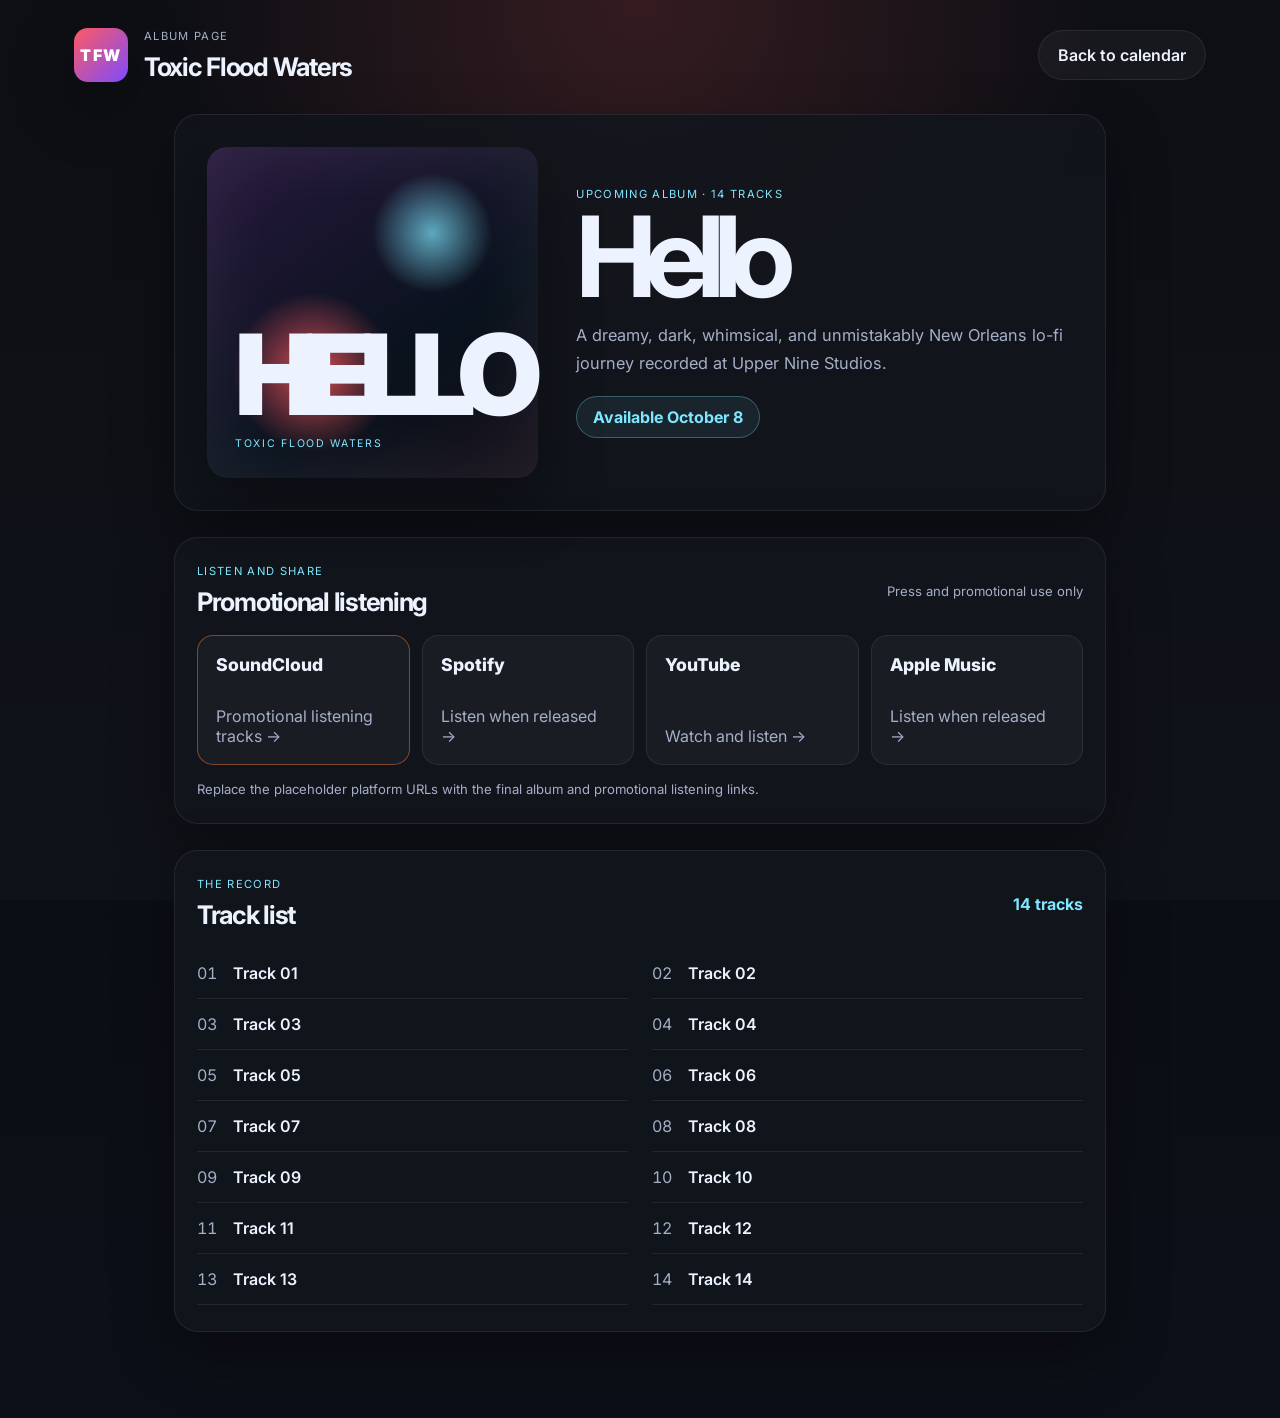
==== album.html @ 00782d1d "Add Hello album page with promotional listening and streaming links." ====
<!DOCTYPE html>
<html lang="en">
  <head>
    <meta charset="UTF-8" />
    <meta name="viewport" content="width=device-width, initial-scale=1.0" />
    <meta name="description" content="Hello, the upcoming 14-track album from Toxic Flood Waters." />
    <title>Hello | Toxic Flood Waters</title>
    <link rel="preconnect" href="https://fonts.googleapis.com" />
    <link rel="preconnect" href="https://fonts.gstatic.com" crossorigin />
    <link href="https://fonts.googleapis.com/css2?family=Inter:wght@400;500;600;700;800;900&display=swap" rel="stylesheet" />
    <link rel="stylesheet" href="styles.css" />
    <link rel="stylesheet" href="album.css" />
  </head>
  <body>
    <div class="bg-noise"></div>

    <header class="topbar">
      <div class="brand-wrap">
        <div class="brand-mark">TFW</div>
        <div>
          <p class="eyebrow">Album page</p>
          <h1>Toxic Flood Waters</h1>
        </div>
      </div>
      <a class="book-button" href="index.html">Back to calendar</a>
    </header>

    <main class="page-shell album-page">
      <section class="album-hero panel">
        <div class="album-art" aria-label="Hello album artwork placeholder">
          <span>HELLO</span>
          <small>TOXIC FLOOD WATERS</small>
        </div>
        <div class="album-intro">
          <p class="eyebrow accent">Upcoming album · 14 tracks</p>
          <h2>Hello</h2>
          <p class="lede">
            A dreamy, dark, whimsical, and unmistakably New Orleans lo-fi journey recorded
            at Upper Nine Studios.
          </p>
          <div class="release-badge">Available October 8</div>
        </div>
      </section>

      <section class="panel listening-section">
        <div class="section-header">
          <div>
            <p class="eyebrow accent">Listen and share</p>
            <h3>Promotional listening</h3>
          </div>
          <p class="section-note">Press and promotional use only</p>
        </div>
        <div class="platform-grid">
          <a class="platform-card soundcloud" href="https://soundcloud.com/your-profile/sets/hello" target="_blank" rel="noopener noreferrer">
            <span class="platform-name">SoundCloud</span>
            <span>Promotional listening tracks →</span>
          </a>
          <a class="platform-card" href="https://open.spotify.com/album/REPLACE_WITH_HELLO_ID" target="_blank" rel="noopener noreferrer">
            <span class="platform-name">Spotify</span>
            <span>Listen when released →</span>
          </a>
          <a class="platform-card" href="https://www.youtube.com/@REPLACE_WITH_CHANNEL" target="_blank" rel="noopener noreferrer">
            <span class="platform-name">YouTube</span>
            <span>Watch and listen →</span>
          </a>
          <a class="platform-card" href="https://music.apple.com/us/album/REPLACE_WITH_HELLO_ID" target="_blank" rel="noopener noreferrer">
            <span class="platform-name">Apple Music</span>
            <span>Listen when released →</span>
          </a>
        </div>
        <p class="link-note">Replace the placeholder platform URLs with the final album and promotional listening links.</p>
      </section>

      <section class="panel tracklist-section">
        <div class="section-header">
          <div>
            <p class="eyebrow accent">The record</p>
            <h3>Track list</h3>
          </div>
          <span class="track-count">14 tracks</span>
        </div>
        <ol class="track-list">
          <li><span>01</span><a href="https://soundcloud.com/your-profile/track-01" target="_blank" rel="noopener noreferrer">Track 01</a></li>
          <li><span>02</span><a href="https://soundcloud.com/your-profile/track-02" target="_blank" rel="noopener noreferrer">Track 02</a></li>
          <li><span>03</span><a href="https://soundcloud.com/your-profile/track-03" target="_blank" rel="noopener noreferrer">Track 03</a></li>
          <li><span>04</span><a href="https://soundcloud.com/your-profile/track-04" target="_blank" rel="noopener noreferrer">Track 04</a></li>
          <li><span>05</span><a href="https://soundcloud.com/your-profile/track-05" target="_blank" rel="noopener noreferrer">Track 05</a></li>
          <li><span>06</span><a href="https://soundcloud.com/your-profile/track-06" target="_blank" rel="noopener noreferrer">Track 06</a></li>
          <li><span>07</span><a href="https://soundcloud.com/your-profile/track-07" target="_blank" rel="noopener noreferrer">Track 07</a></li>
          <li><span>08</span><a href="https://soundcloud.com/your-profile/track-08" target="_blank" rel="noopener noreferrer">Track 08</a></li>
          <li><span>09</span><a href="https://soundcloud.com/your-profile/track-09" target="_blank" rel="noopener noreferrer">Track 09</a></li>
          <li><span>10</span><a href="https://soundcloud.com/your-profile/track-10" target="_blank" rel="noopener noreferrer">Track 10</a></li>
          <li><span>11</span><a href="https://soundcloud.com/your-profile/track-11" target="_blank" rel="noopener noreferrer">Track 11</a></li>
          <li><span>12</span><a href="https://soundcloud.com/your-profile/track-12" target="_blank" rel="noopener noreferrer">Track 12</a></li>
          <li><span>13</span><a href="https://soundcloud.com/your-profile/track-13" target="_blank" rel="noopener noreferrer">Track 13</a></li>
          <li><span>14</span><a href="https://soundcloud.com/your-profile/track-14" target="_blank" rel="noopener noreferrer">Track 14</a></li>
        </ol>
      </section>
    </main>
  </body>
</html>
---- styles.css ----
:root {
  --bg: #0c0d12; --bg-soft: #141821; --panel: rgba(18, 21, 29, 0.86); --panel-border: rgba(255, 255, 255, 0.08); --text: #edf2ff; --muted: #a5afc8; --accent: #ff5a5f; --accent-2: #7ee7ff; --success: #77e0a5; --warning: #f7c66a; --shadow: 0 24px 60px rgba(0, 0, 0, 0.35);
}
* { box-sizing: border-box; }
html { scroll-behavior: smooth; }
body { margin: 0; min-height: 100vh; font-family: "Inter", sans-serif; background: radial-gradient(circle at top, rgba(255, 90, 95, 0.16), transparent 30%), linear-gradient(180deg, #090b10 0%, #0d1018 100%); color: var(--text); }
.bg-noise { position: fixed; inset: 0; background-image: linear-gradient(rgba(255,255,255,0.02), rgba(255,255,255,0.02)); pointer-events: none; }
.topbar, .page-shell { position: relative; z-index: 1; }
.topbar { max-width: 1180px; margin: 0 auto; padding: 28px 24px 0; display: flex; align-items: center; justify-content: space-between; gap: 16px; }
.brand-wrap { display: flex; align-items: center; gap: 16px; }
.brand-mark { width: 54px; height: 54px; display: grid; place-items: center; border-radius: 14px; background: linear-gradient(135deg, var(--accent), #7d4bff); color: #fff; font-weight: 900; letter-spacing: 0.12em; box-shadow: var(--shadow); }
.eyebrow { margin: 0 0 8px; letter-spacing: 0.12em; text-transform: uppercase; font-size: 0.7rem; color: var(--muted); }
.eyebrow.accent { color: var(--accent-2); }
h1, h2, h3, h4, p { margin: 0; }
h1 { font-size: clamp(1.5rem, 2vw, 2rem); letter-spacing: -0.05em; }
.book-button { display: inline-flex; align-items: center; justify-content: center; padding: 0.9rem 1.2rem; border-radius: 999px; background: rgba(255, 255, 255, 0.04); color: var(--text); text-decoration: none; border: 1px solid var(--panel-border); font-weight: 600; transition: transform 0.2s ease, border-color 0.2s ease; }
.book-button:hover, .text-link:hover, .details-link:hover { transform: translateY(-1px); border-color: rgba(126, 231, 255, 0.4); }
.page-shell { max-width: 1180px; margin: 0 auto; padding: 32px 24px 60px; }
.panel { background: var(--panel); border: 1px solid var(--panel-border); border-radius: 24px; box-shadow: var(--shadow); }
.hero { display: grid; grid-template-columns: 1.5fr 0.7fr; gap: 20px; padding: 32px; margin-bottom: 26px; }
.compact-hero { margin-bottom: 26px; }
.hero-copy h2 { font-size: clamp(2rem, 5vw, 4rem); line-height: 0.98; letter-spacing: -0.07em; max-width: 620px; }
.lede { margin-top: 18px; max-width: 560px; line-height: 1.7; color: var(--muted); font-size: 1.02rem; }
.hero-stats { display: grid; align-content: center; gap: 18px; background: rgba(255, 255, 255, 0.02); border: 1px solid var(--panel-border); border-radius: 20px; padding: 20px; }
.hero-stats > div { display: grid; gap: 8px; padding: 8px 0; border-bottom: 1px solid rgba(255,255,255,0.08); }
.hero-stats > div:last-child { border-bottom: none; }
.stat-label { color: var(--muted); letter-spacing: 0.08em; text-transform: uppercase; font-size: 0.7rem; }
.hero-stats strong { font-size: clamp(1.1rem, 2vw, 1.5rem); }
.story-grid, .bottom-grid { display: grid; grid-template-columns: 1.6fr 0.8fr; gap: 24px; margin-bottom: 26px; }
.bio-panel, .album-panel, .booking-box, .band-box { padding: 24px; }
.bio-panel h3, .album-panel h3, .booking-box h3, .band-box h3 { margin-bottom: 12px; font-size: clamp(1.4rem, 2vw, 2rem); letter-spacing: -0.06em; }
.bio-panel p, .album-panel p, .booking-box p, .band-box li { color: var(--muted); line-height: 1.75; }
.bio-panel p + p { margin-top: 12px; }
.album-panel { display: flex; flex-direction: column; justify-content: center; }
.release-badge { margin-top: 18px; display: inline-flex; align-self: flex-start; padding: 10px 16px; border-radius: 999px; background: rgba(126, 231, 255, 0.08); border: 1px solid rgba(126, 231, 255, 0.3); color: var(--accent-2); font-weight: 700; }
.calendar-section, .data-section { padding: 26px 22px 18px; }
.section-header { display: flex; align-items: center; justify-content: space-between; gap: 16px; margin-bottom: 18px; }
.section-header h3 { font-size: clamp(1.5rem, 2vw, 2.2rem); letter-spacing: -0.05em; }
.status-legend { display: flex; gap: 16px; color: var(--muted); font-size: 0.9rem; }
.status-legend span { display: inline-flex; align-items: center; gap: 8px; }
.dot { width: 10px; height: 10px; border-radius: 50%; display: inline-block; }
.dot.confirmed { background: var(--success); } .dot.tentative { background: var(--warning); }
.show-list, .show-data-list { display: grid; gap: 16px; }
.show-card { display: grid; grid-template-columns: 1.2fr 1.4fr 0.7fr 0.7fr 0.8fr; gap: 12px; align-items: center; padding: 18px 16px; border-radius: 18px; background: rgba(255,255,255,0.02); border: 1px solid rgba(255,255,255,0.06); }
.show-date { display: flex; flex-direction: column; gap: 4px; }
.show-date .month { color: var(--accent-2); letter-spacing: 0.12em; text-transform: uppercase; font-size: 0.7rem; }
.show-date .day { font-size: 1.5rem; font-weight: 800; letter-spacing: -0.06em; }
.show-date .weekday { color: var(--muted); font-size: 0.82rem; }
.show-meta { display: grid; gap: 6px; } .show-meta .venue { font-size: 1.2rem; font-weight: 700; } .show-meta .location { color: var(--muted); }
.show-time, .show-crowd, .show-status { color: var(--text); font-weight: 600; } .show-crowd { color: var(--muted); }
.show-status { justify-self: end; display: inline-flex; align-items: center; justify-content: center; padding: 8px 12px; min-width: 100px; border-radius: 999px; font-size: 0.8rem; letter-spacing: 0.04em; }
.show-status.confirmed { background: rgba(119, 224, 165, 0.12); color: var(--success); border: 1px solid rgba(119, 224, 165, 0.4); }
.show-status.tentative { background: rgba(247, 198, 106, 0.12); color: var(--warning); border: 1px solid rgba(247, 198, 106, 0.4); }
.details-link, .text-link { color: var(--accent-2); text-decoration: none; font-weight: 600; transition: transform 0.2s ease, border-color 0.2s ease; }
.details-link { grid-column: 1 / -1; justify-self: start; padding-top: 4px; }
.data-card { padding: 24px; border-radius: 20px; background: rgba(255,255,255,0.02); border: 1px solid rgba(255,255,255,0.08); scroll-margin-top: 20px; }
.data-card:target { border-color: rgba(126, 231, 255, 0.65); box-shadow: 0 0 0 3px rgba(126, 231, 255, 0.08); }
.data-card-header { display: flex; justify-content: space-between; gap: 18px; align-items: flex-start; margin-bottom: 22px; }
.data-card h4 { font-size: clamp(1.4rem, 3vw, 2rem); letter-spacing: -0.06em; }
.data-location { margin-top: 6px; color: var(--muted); }
.metric-grid { display: grid; grid-template-columns: repeat(4, 1fr); gap: 12px; }
.metric { min-height: 86px; padding: 14px; border-radius: 14px; background: rgba(255,255,255,0.035); border: 1px solid rgba(255,255,255,0.06); display: grid; align-content: space-between; gap: 10px; }
.metric span { color: var(--muted); font-size: 0.78rem; } .metric strong { font-size: 0.98rem; }
.band-box ul { margin: 0; padding-left: 18px; }
@media (max-width: 860px) { .hero, .story-grid, .bottom-grid { grid-template-columns: 1fr; } .show-card { grid-template-columns: 1fr 1fr; } .show-status { justify-self: start; } .metric-grid { grid-template-columns: repeat(2, 1fr); } }
@media (max-width: 560px) { .topbar { flex-direction: column; align-items: flex-start; } .page-shell { padding: 20px 14px 40px; } .hero, .calendar-section, .data-section, .bio-panel, .album-panel, .booking-box, .band-box { padding: 18px; } .section-header, .data-card-header { flex-direction: column; align-items: flex-start; } .show-card, .metric-grid { grid-template-columns: 1fr; } }
---- album.css ----
.album-page { max-width: 980px; }
.album-hero { display: grid; grid-template-columns: minmax(260px, 0.8fr) 1.2fr; gap: 38px; align-items: center; padding: 32px; margin-bottom: 26px; }
.album-art { aspect-ratio: 1; max-width: 380px; display: flex; flex-direction: column; justify-content: flex-end; padding: 28px; border-radius: 20px; background: radial-gradient(circle at 68% 26%, rgba(126,231,255,.7), transparent 18%), radial-gradient(circle at 32% 68%, rgba(255,90,95,.82), transparent 25%), linear-gradient(145deg, #26183c, #0a121d 62%, #16101a); box-shadow: inset 0 0 80px rgba(255,255,255,.08), var(--shadow); }
.album-art span { font-size: clamp(3.5rem, 9vw, 7rem); font-weight: 900; letter-spacing: -0.12em; line-height: .8; }
.album-art small { margin-top: 18px; color: var(--accent-2); letter-spacing: .16em; font-size: .66rem; }
.album-intro h2 { font-size: clamp(3.5rem, 10vw, 7rem); line-height: .85; letter-spacing: -.1em; }
.listening-section, .tracklist-section { padding: 26px 22px; margin-bottom: 26px; }
.platform-grid { display: grid; grid-template-columns: repeat(4, 1fr); gap: 12px; }
.platform-card { min-height: 130px; display: flex; flex-direction: column; justify-content: space-between; padding: 18px; border-radius: 16px; background: rgba(255,255,255,.035); border: 1px solid var(--panel-border); color: var(--muted); text-decoration: none; transition: transform .2s ease, border-color .2s ease, background .2s ease; }
.platform-card:hover { transform: translateY(-3px); border-color: var(--accent-2); background: rgba(126,231,255,.07); }
.platform-name { color: var(--text); font-size: 1.1rem; font-weight: 800; }
.platform-card.soundcloud { border-color: rgba(255,126,55,.45); }
.link-note, .section-note { color: var(--muted); font-size: .82rem; }
.link-note { margin-top: 16px; }
.track-count { color: var(--accent-2); font-weight: 700; }
.track-list { display: grid; grid-template-columns: 1fr 1fr; gap: 0 24px; margin: 0; padding: 0; list-style: none; }
.track-list li { display: flex; align-items: center; gap: 16px; padding: 15px 0; border-bottom: 1px solid rgba(255,255,255,.08); }
.track-list li span { color: var(--muted); font-variant-numeric: tabular-nums; }
.track-list a { color: var(--text); text-decoration: none; font-weight: 600; }
.track-list a:hover { color: var(--accent-2); }
@media (max-width: 760px) { .album-hero { grid-template-columns: 1fr; } .album-art { width: min(100%, 380px); } .platform-grid { grid-template-columns: repeat(2, 1fr); } }
@media (max-width: 520px) { .album-hero, .listening-section, .tracklist-section { padding: 18px; } .platform-grid, .track-list { grid-template-columns: 1fr; } }
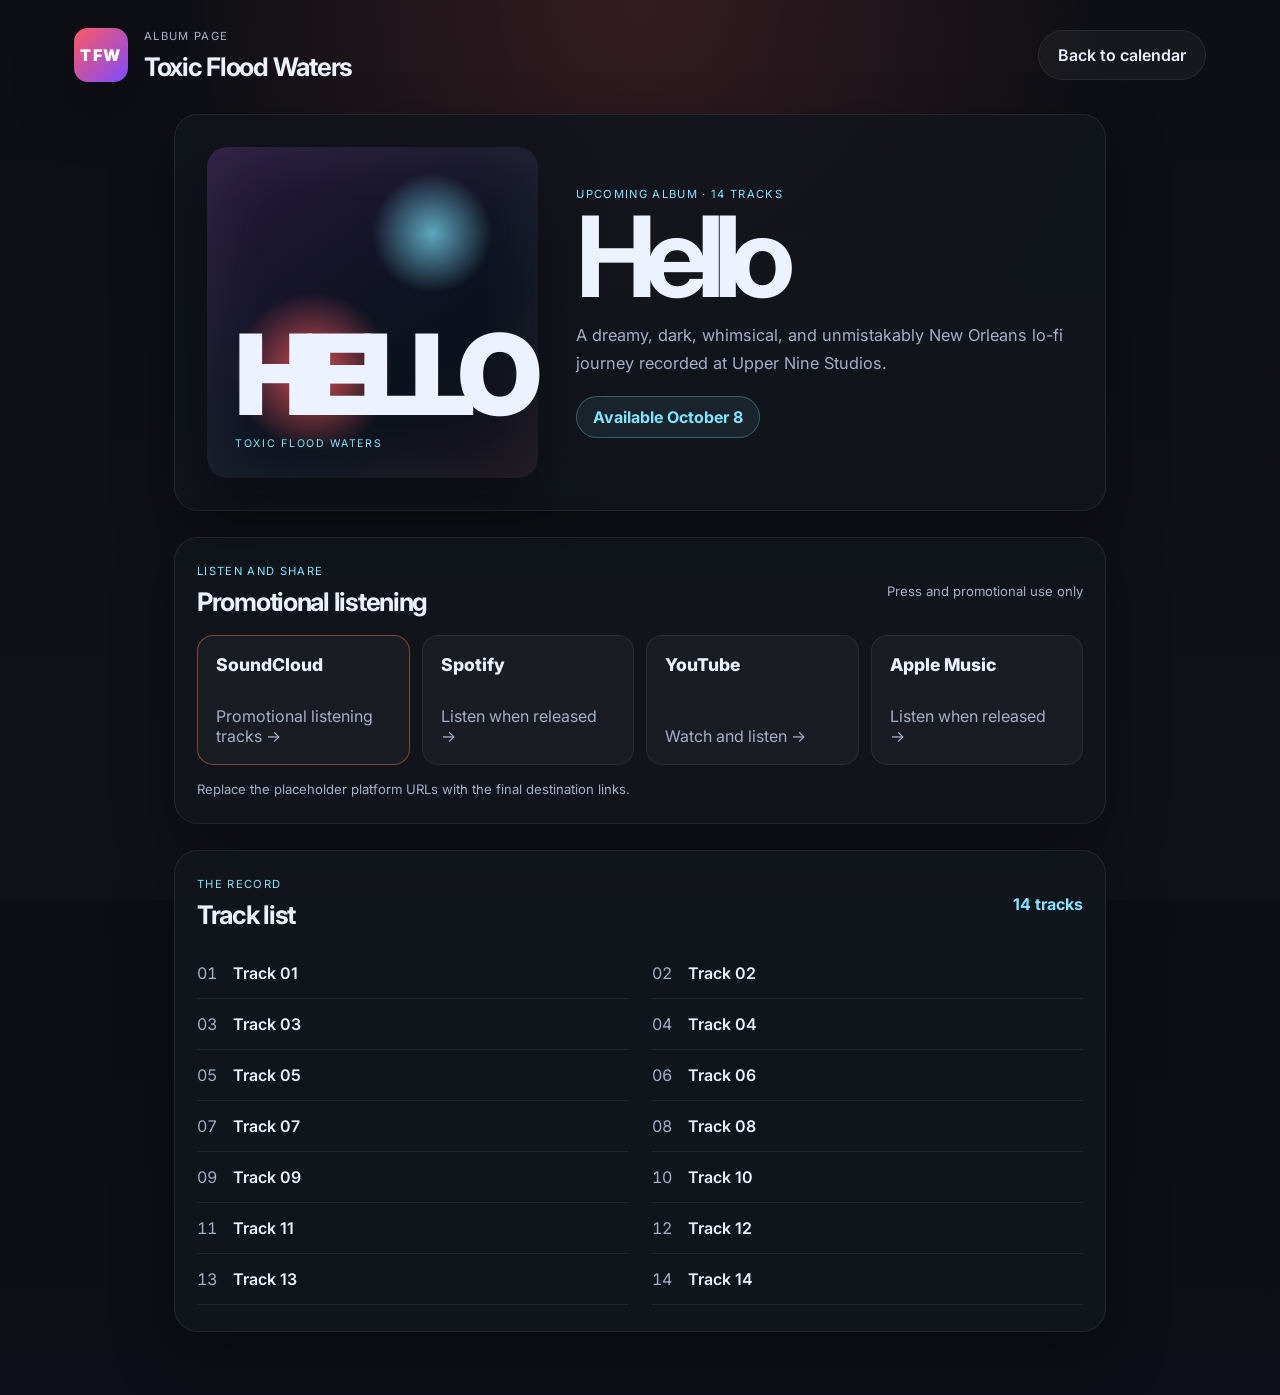
==== commit 37f2c87f: "Rename album page to hello.html and update navigation." ====
--- a/album.html
+++ b/album.html
@@ -1,101 +1,12 @@
-<!DOCTYPE html>
+<!doctype html>
 <html lang="en">
   <head>
     <meta charset="UTF-8" />
-    <meta name="viewport" content="width=device-width, initial-scale=1.0" />
-    <meta name="description" content="Hello, the upcoming 14-track album from Toxic Flood Waters." />
-    <title>Hello | Toxic Flood Waters</title>
-    <link rel="preconnect" href="https://fonts.googleapis.com" />
-    <link rel="preconnect" href="https://fonts.gstatic.com" crossorigin />
-    <link href="https://fonts.googleapis.com/css2?family=Inter:wght@400;500;600;700;800;900&display=swap" rel="stylesheet" />
-    <link rel="stylesheet" href="styles.css" />
-    <link rel="stylesheet" href="album.css" />
+    <meta http-equiv="refresh" content="0; url=hello.html" />
+    <link rel="canonical" href="hello.html" />
+    <title>Redirecting to Hello</title>
   </head>
   <body>
-    <div class="bg-noise"></div>
-
-    <header class="topbar">
-      <div class="brand-wrap">
-        <div class="brand-mark">TFW</div>
-        <div>
-          <p class="eyebrow">Album page</p>
-          <h1>Toxic Flood Waters</h1>
-        </div>
-      </div>
-      <a class="book-button" href="index.html">Back to calendar</a>
-    </header>
-
-    <main class="page-shell album-page">
-      <section class="album-hero panel">
-        <div class="album-art" aria-label="Hello album artwork placeholder">
-          <span>HELLO</span>
-          <small>TOXIC FLOOD WATERS</small>
-        </div>
-        <div class="album-intro">
-          <p class="eyebrow accent">Upcoming album · 14 tracks</p>
-          <h2>Hello</h2>
-          <p class="lede">
-            A dreamy, dark, whimsical, and unmistakably New Orleans lo-fi journey recorded
-            at Upper Nine Studios.
-          </p>
-          <div class="release-badge">Available October 8</div>
-        </div>
-      </section>
-
-      <section class="panel listening-section">
-        <div class="section-header">
-          <div>
-            <p class="eyebrow accent">Listen and share</p>
-            <h3>Promotional listening</h3>
-          </div>
-          <p class="section-note">Press and promotional use only</p>
-        </div>
-        <div class="platform-grid">
-          <a class="platform-card soundcloud" href="https://soundcloud.com/your-profile/sets/hello" target="_blank" rel="noopener noreferrer">
-            <span class="platform-name">SoundCloud</span>
-            <span>Promotional listening tracks →</span>
-          </a>
-          <a class="platform-card" href="https://open.spotify.com/album/REPLACE_WITH_HELLO_ID" target="_blank" rel="noopener noreferrer">
-            <span class="platform-name">Spotify</span>
-            <span>Listen when released →</span>
-          </a>
-          <a class="platform-card" href="https://www.youtube.com/@REPLACE_WITH_CHANNEL" target="_blank" rel="noopener noreferrer">
-            <span class="platform-name">YouTube</span>
-            <span>Watch and listen →</span>
-          </a>
-          <a class="platform-card" href="https://music.apple.com/us/album/REPLACE_WITH_HELLO_ID" target="_blank" rel="noopener noreferrer">
-            <span class="platform-name">Apple Music</span>
-            <span>Listen when released →</span>
-          </a>
-        </div>
-        <p class="link-note">Replace the placeholder platform URLs with the final album and promotional listening links.</p>
-      </section>
-
-      <section class="panel tracklist-section">
-        <div class="section-header">
-          <div>
-            <p class="eyebrow accent">The record</p>
-            <h3>Track list</h3>
-          </div>
-          <span class="track-count">14 tracks</span>
-        </div>
-        <ol class="track-list">
-          <li><span>01</span><a href="https://soundcloud.com/your-profile/track-01" target="_blank" rel="noopener noreferrer">Track 01</a></li>
-          <li><span>02</span><a href="https://soundcloud.com/your-profile/track-02" target="_blank" rel="noopener noreferrer">Track 02</a></li>
-          <li><span>03</span><a href="https://soundcloud.com/your-profile/track-03" target="_blank" rel="noopener noreferrer">Track 03</a></li>
-          <li><span>04</span><a href="https://soundcloud.com/your-profile/track-04" target="_blank" rel="noopener noreferrer">Track 04</a></li>
-          <li><span>05</span><a href="https://soundcloud.com/your-profile/track-05" target="_blank" rel="noopener noreferrer">Track 05</a></li>
-          <li><span>06</span><a href="https://soundcloud.com/your-profile/track-06" target="_blank" rel="noopener noreferrer">Track 06</a></li>
-          <li><span>07</span><a href="https://soundcloud.com/your-profile/track-07" target="_blank" rel="noopener noreferrer">Track 07</a></li>
-          <li><span>08</span><a href="https://soundcloud.com/your-profile/track-08" target="_blank" rel="noopener noreferrer">Track 08</a></li>
-          <li><span>09</span><a href="https://soundcloud.com/your-profile/track-09" target="_blank" rel="noopener noreferrer">Track 09</a></li>
-          <li><span>10</span><a href="https://soundcloud.com/your-profile/track-10" target="_blank" rel="noopener noreferrer">Track 10</a></li>
-          <li><span>11</span><a href="https://soundcloud.com/your-profile/track-11" target="_blank" rel="noopener noreferrer">Track 11</a></li>
-          <li><span>12</span><a href="https://soundcloud.com/your-profile/track-12" target="_blank" rel="noopener noreferrer">Track 12</a></li>
-          <li><span>13</span><a href="https://soundcloud.com/your-profile/track-13" target="_blank" rel="noopener noreferrer">Track 13</a></li>
-          <li><span>14</span><a href="https://soundcloud.com/your-profile/track-14" target="_blank" rel="noopener noreferrer">Track 14</a></li>
-        </ol>
-      </section>
-    </main>
+    <p>Redirecting to <a href="hello.html">Hello</a>…</p>
   </body>
 </html>
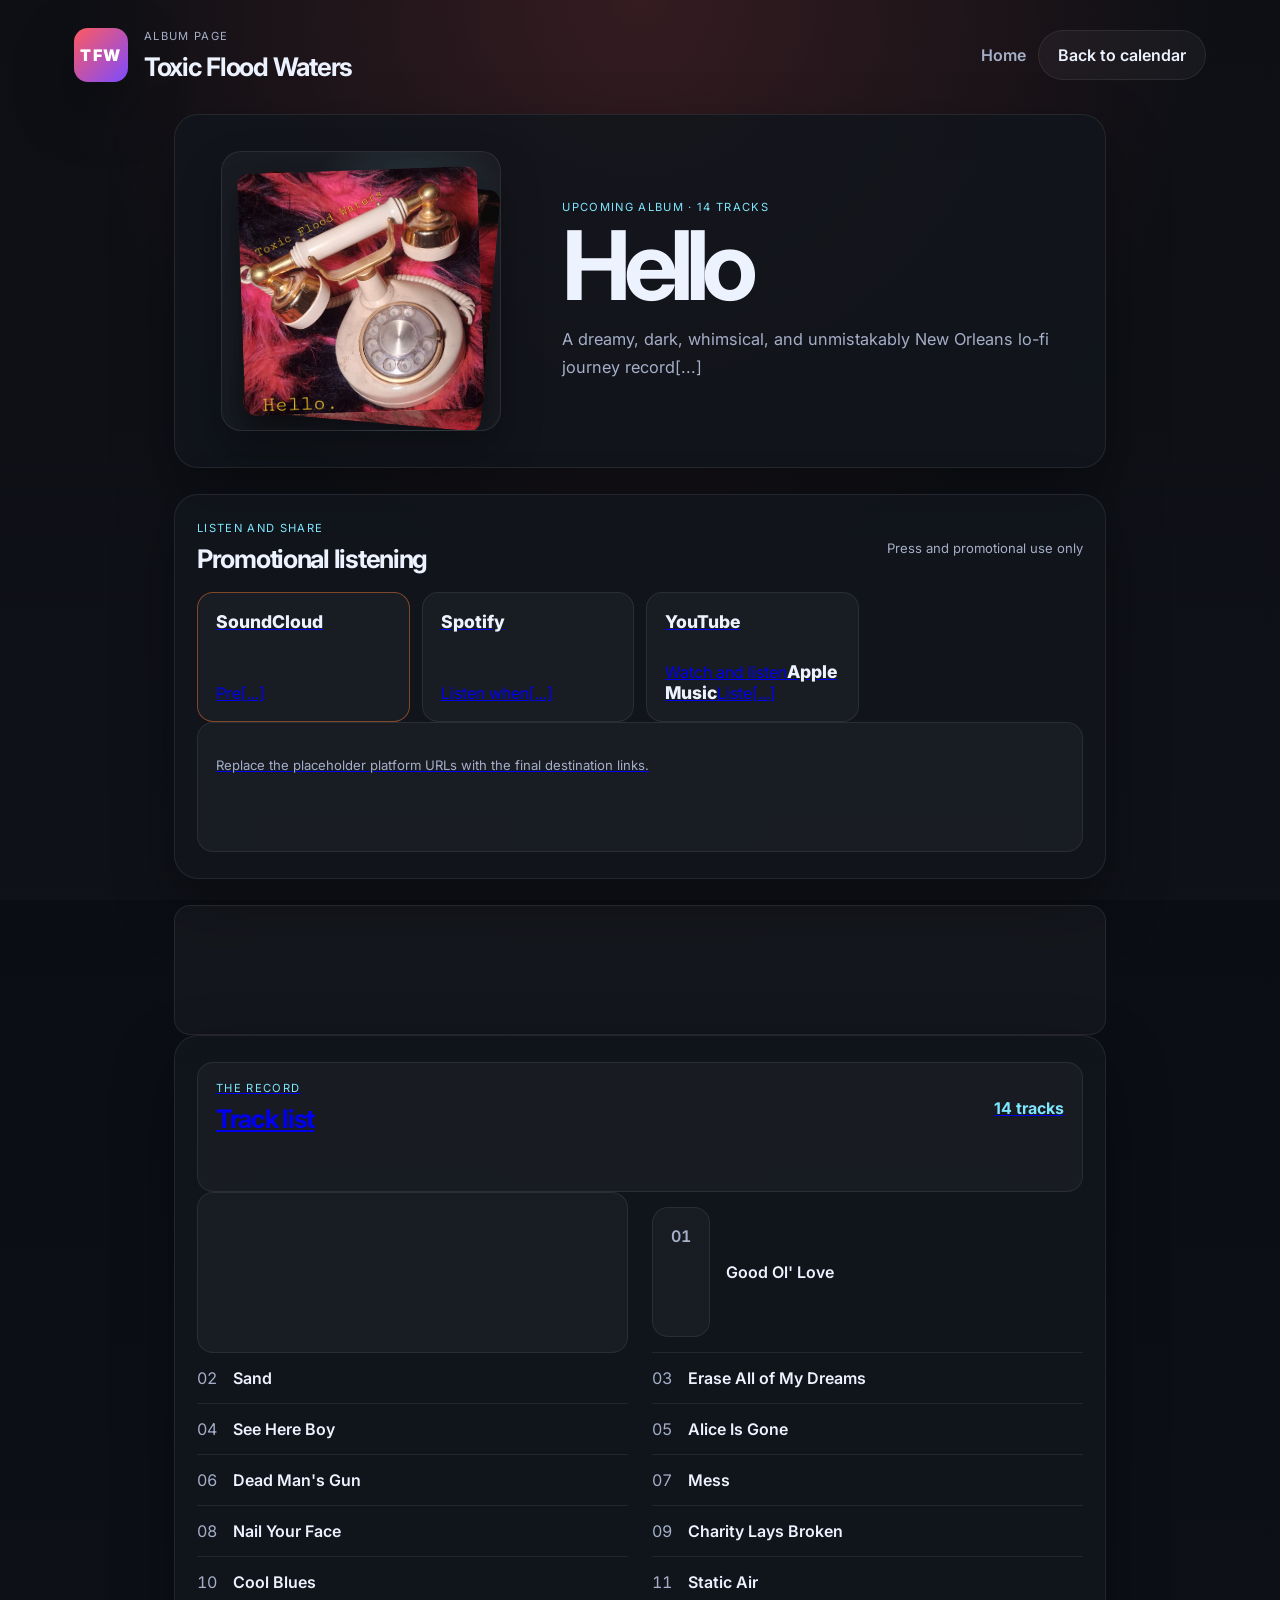
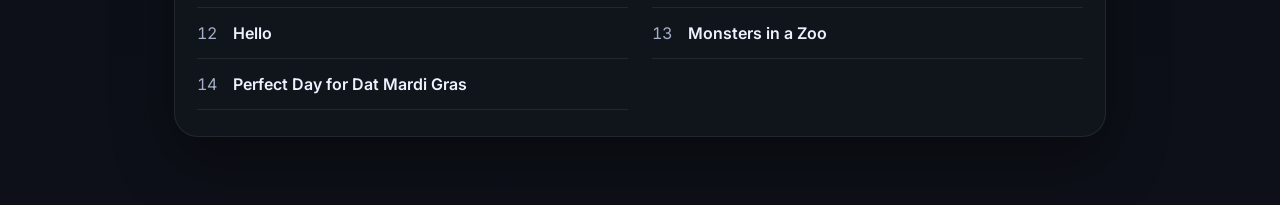
==== commit 5e359bf5: "Add a homepage link to the album redirect page" ====
--- a/album.html
+++ b/album.html
@@ -8,5 +8,6 @@
   </head>
   <body>
     <p>Redirecting to <a href="hello.html">Hello</a>…</p>
+    <p><a href="index.html">Return to homepage</a></p>
   </body>
 </html>
